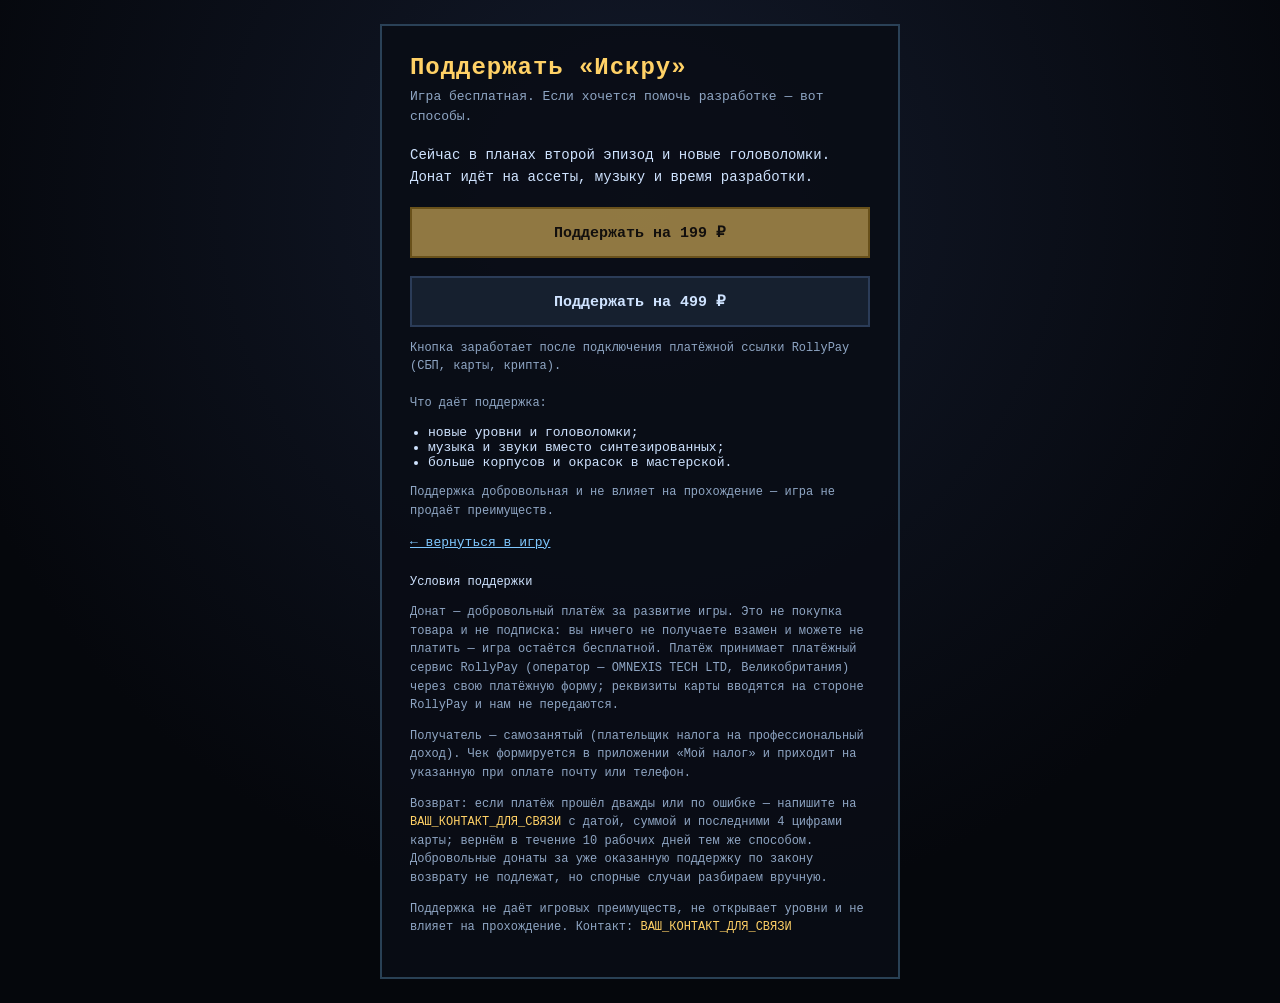
==== donate.html @ 02faa396 "Игра «Искра»: обновление donate.html" ====
﻿<!doctype html>
<html lang="ru">
<head>
<meta charset="utf-8" />
<meta name="viewport" content="width=device-width, initial-scale=1" />
<title>Поддержать «Искру»</title>
<style>
  :root { color-scheme: dark; }
  * { box-sizing: border-box; }
  body {
    margin: 0; min-height: 100vh; display: flex; align-items: center; justify-content: center;
    padding: 24px; background: radial-gradient(circle at 50% 20%, #131a2b, #05070c 70%);
    color: #e8eef7; font-family: Consolas, "Courier New", monospace;
  }
  .card {
    width: 100%; max-width: 520px; background: rgba(9, 13, 22, 0.9);
    border: 2px solid rgba(127, 200, 255, 0.28); padding: 28px;
  }
  h1 { margin: 0 0 6px; font-size: 24px; letter-spacing: 0.04em; color: #ffd166; }
  .sub { margin: 0 0 18px; font-size: 13px; color: #8fa6c4; }
  p { font-size: 14px; line-height: 1.55; color: #cfe3ff; }
  .btn {
    display: block; width: 100%; margin: 18px 0 10px; padding: 14px;
    text-align: center; text-decoration: none; font-weight: 700; font-size: 15px;
    color: #1a1206; background: #ffd166; border: 2px solid #b98a1f;
  }
  .btn.secondary { color: #cfe3ff; background: #16202f; border-color: #2b3c58; }
  .btn.disabled { opacity: 0.55; pointer-events: none; }
  .note { font-size: 12px; color: #8fa6c4; }
  a.back { color: #7fc8ff; font-size: 13px; }
  ul { padding-left: 18px; font-size: 13px; color: #cfe3ff; }
  code { color: #ffd166; }
</style>
</head>
<body>
<div class="card">
  <h1>Поддержать «Искру»</h1>
  <p class="sub">Игра бесплатная. Если хочется помочь разработке — вот способы.</p>

  <p>Сейчас в планах второй эпизод и новые головоломки. Донат идёт на ассеты, музыку и время разработки.</p>

  <!-- Ссылка на оплату подставляется здесь. Сгенерируйте в RollyPay ссылку с нужной суммой
       и замените значение href и текст суммы. -->
  <a class="btn disabled" id="pay-btn" href="#" data-amount="199">Поддержать на 199 ₽</a>
  <a class="btn secondary" id="pay-btn-2" href="#" data-amount="499">Поддержать на 499 ₽</a>

  <p class="note" id="pay-note">
    Кнопка заработает после подключения платёжной ссылки RollyPay (СБП, карты, крипта).
  </p>

  <p class="note" style="margin-top:18px">Что даёт поддержка:</p>
  <ul>
    <li>новые уровни и головоломки;</li>
    <li>музыка и звуки вместо синтезированных;</li>
    <li>больше корпусов и окрасок в мастерской.</li>
  </ul>

  <p class="note">Поддержка добровольная и не влияет на прохождение — игра не продаёт преимуществ.</p>

  <a class="back" href="./">← вернуться в игру</a>

  <div class="legal" id="legal">
    <p class="note" style="margin-top:22px;color:#cfe3ff">Условия поддержки</p>
    <p class="note">
      Донат — добровольный платёж за развитие игры. Это не покупка товара и не подписка:
      вы ничего не получаете взамен и можете не платить — игра остаётся бесплатной.
      Платёж принимает платёжный сервис RollyPay (оператор — OMNEXIS TECH LTD, Великобритания)
      через свою платёжную форму; реквизиты карты вводятся на стороне RollyPay и нам не передаются.
    </p>
    <p class="note">
      Получатель — самозанятый (плательщик налога на профессиональный доход). Чек формируется
      в приложении «Мой налог» и приходит на указанную при оплате почту или телефон.
    </p>
    <p class="note">
      Возврат: если платёж прошёл дважды или по ошибке — напишите на
      <span style="color:#ffd166">ВАШ_КОНТАКТ_ДЛЯ_СВЯЗИ</span> с датой, суммой и последними
      4 цифрами карты; вернём в течение 10 рабочих дней тем же способом.
      Добровольные донаты за уже оказанную поддержку по закону возврату не подлежат, но спорные
      случаи разбираем вручную.
    </p>
    <p class="note">
      Поддержка не даёт игровых преимуществ, не открывает уровни и не влияет на прохождение.
      Контакт: <span style="color:#ffd166">ВАШ_КОНТАКТ_ДЛЯ_СВЯЗИ</span>
    </p>
  </div>
</div>

<script>
(function () {
  // Подставьте сюда ссылки из RollyPay (каждая ссылка — под конкретную сумму, срок жизни ограничен).
  var LINKS = {
    199: '', // например: 'https://pay.rollypay.io/pay/XXXXXXXX'
    499: ''
  };
  Object.keys(LINKS).forEach(function (amount) {
    var url = LINKS[amount];
    if (!url) return;
    var btn = document.querySelector('[data-amount="' + amount + '"]');
    if (!btn) return;
    btn.href = url;
    btn.classList.remove('disabled');
  });
  var note = document.getElementById('pay-note');
  var any = Object.keys(LINKS).some(function (k) { return !!LINKS[k]; });
  if (any && note) note.textContent = 'Оплата проходит на стороне RollyPay: СБП, карты РФ, крипта. Чек приходит по НПД.';
})();
</script>
</body>
</html>
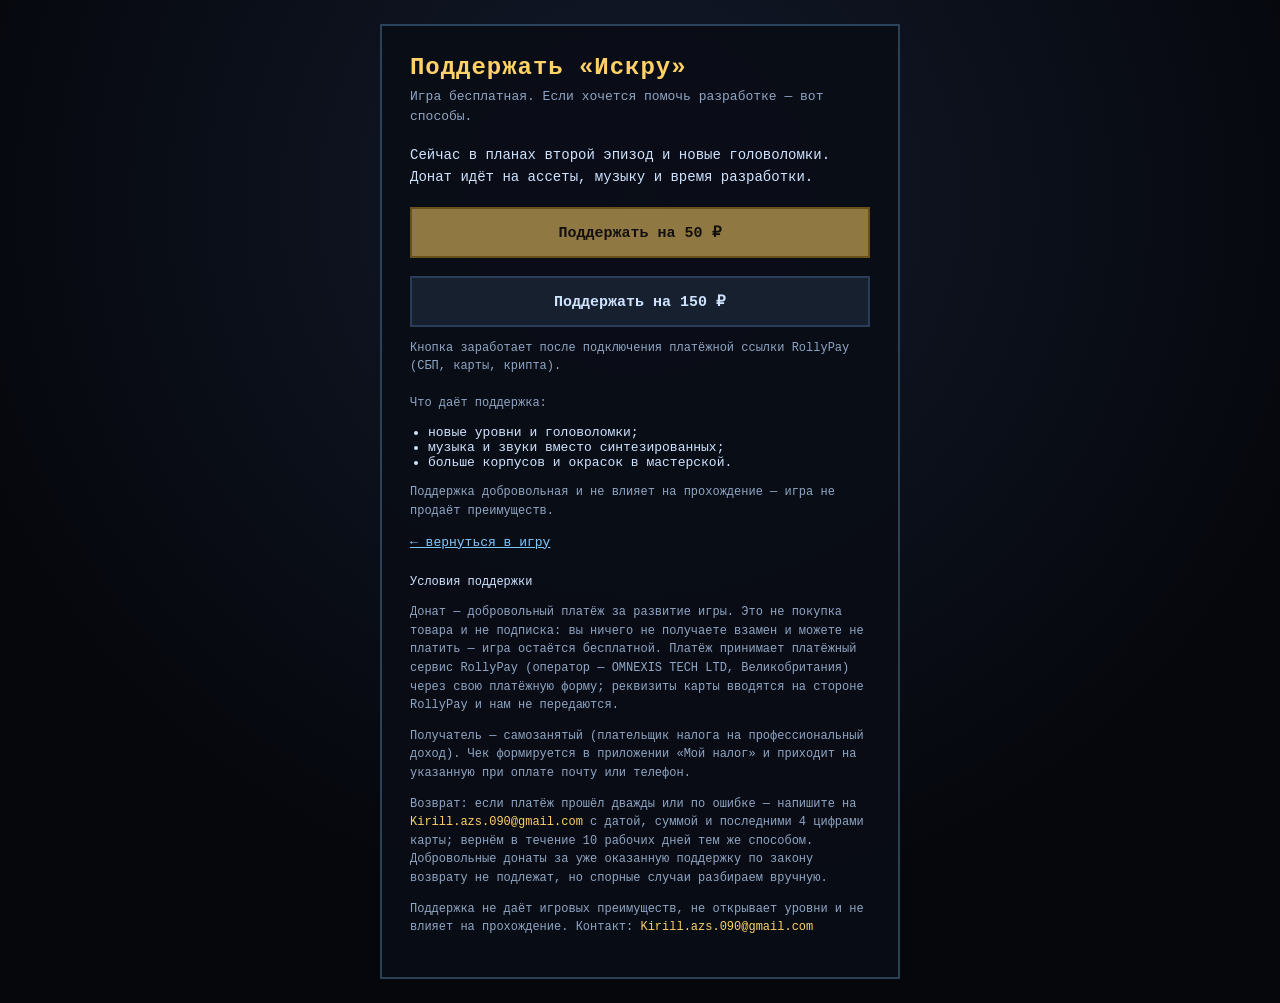
==== commit 2c7fd114: "Игра «Искра»: обновление donate.html" ====
--- a/donate.html
+++ b/donate.html
@@ -41,8 +41,8 @@
 
   <!-- Ссылка на оплату подставляется здесь. Сгенерируйте в RollyPay ссылку с нужной суммой
        и замените значение href и текст суммы. -->
-  <a class="btn disabled" id="pay-btn" href="#" data-amount="199">Поддержать на 199 ₽</a>
-  <a class="btn secondary" id="pay-btn-2" href="#" data-amount="499">Поддержать на 499 ₽</a>
+  <a class="btn disabled" id="pay-btn" href="#" data-amount="50">Поддержать на 50 ₽</a>
+  <a class="btn secondary" id="pay-btn-2" href="#" data-amount="150">Поддержать на 150 ₽</a>
 
   <p class="note" id="pay-note">
     Кнопка заработает после подключения платёжной ссылки RollyPay (СБП, карты, крипта).
@@ -73,14 +73,14 @@
     </p>
     <p class="note">
       Возврат: если платёж прошёл дважды или по ошибке — напишите на
-      <span style="color:#ffd166">ВАШ_КОНТАКТ_ДЛЯ_СВЯЗИ</span> с датой, суммой и последними
+      <span style="color:#ffd166">Kirill.azs.090@gmail.com</span> с датой, суммой и последними
       4 цифрами карты; вернём в течение 10 рабочих дней тем же способом.
       Добровольные донаты за уже оказанную поддержку по закону возврату не подлежат, но спорные
       случаи разбираем вручную.
     </p>
     <p class="note">
       Поддержка не даёт игровых преимуществ, не открывает уровни и не влияет на прохождение.
-      Контакт: <span style="color:#ffd166">ВАШ_КОНТАКТ_ДЛЯ_СВЯЗИ</span>
+      Контакт: <span style="color:#ffd166">Kirill.azs.090@gmail.com</span>
     </p>
   </div>
 </div>
@@ -89,8 +89,8 @@
 (function () {
   // Подставьте сюда ссылки из RollyPay (каждая ссылка — под конкретную сумму, срок жизни ограничен).
   var LINKS = {
-    199: '', // например: 'https://pay.rollypay.io/pay/XXXXXXXX'
-    499: ''
+    50: '', // 'https://pay.rollypay.io/pay/XXXXXXXX'
+    150: ''
   };
   Object.keys(LINKS).forEach(function (amount) {
     var url = LINKS[amount];
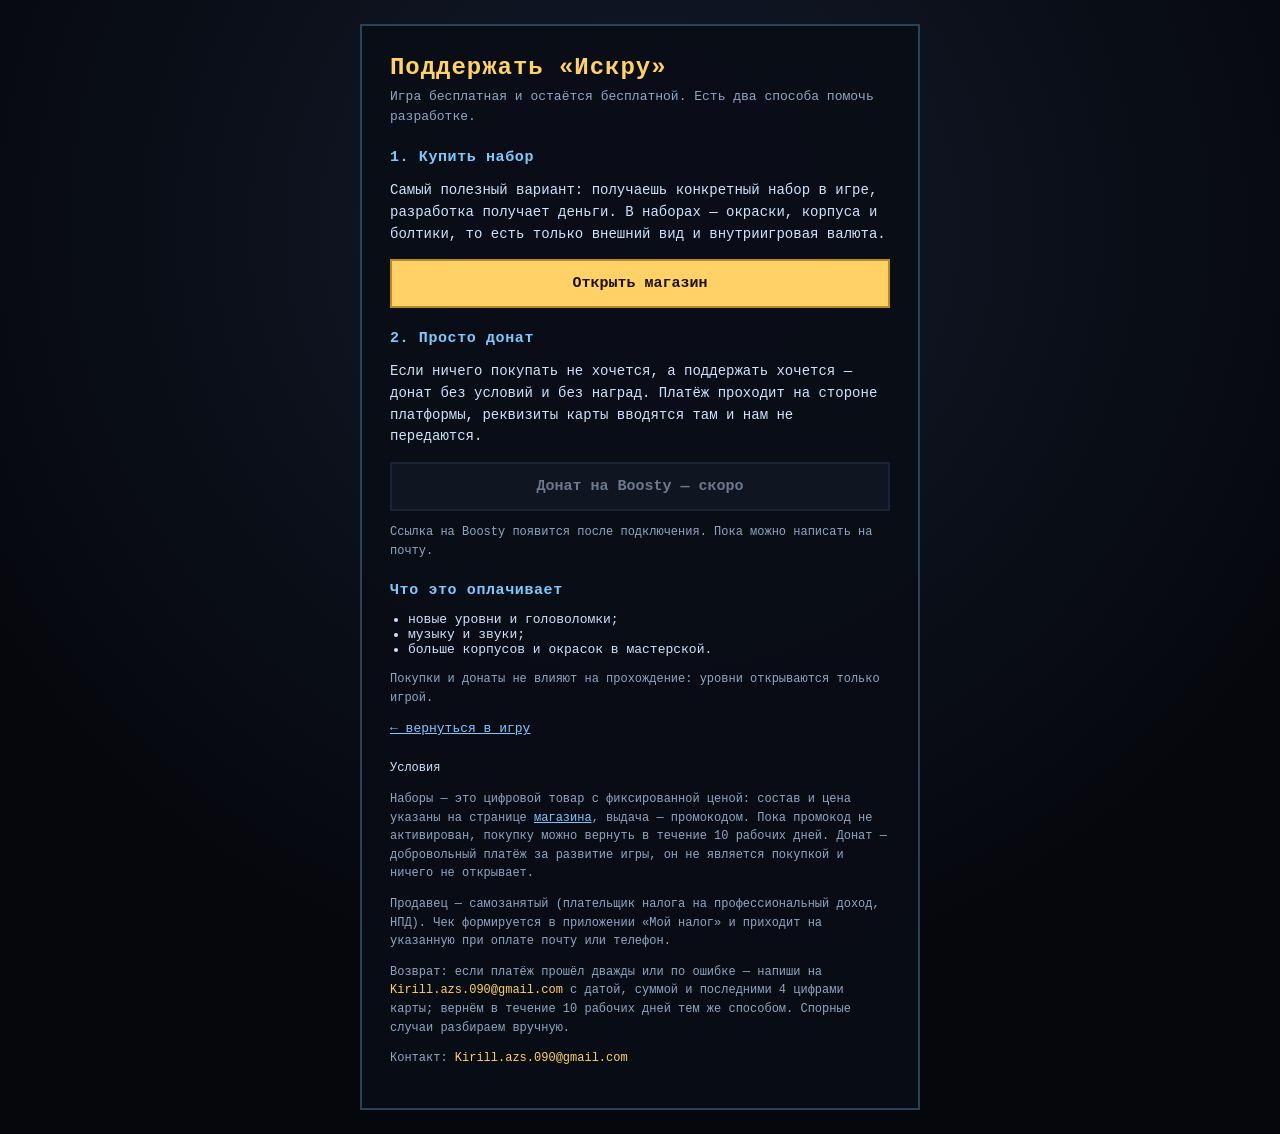
==== commit cff3c4bf: "Игра «Искра»: обновление donate.html" ====
--- a/donate.html
+++ b/donate.html
@@ -1,4 +1,4 @@
-﻿<!doctype html>
+<!doctype html>
 <html lang="ru">
 <head>
 <meta charset="utf-8" />
@@ -13,19 +13,20 @@
     color: #e8eef7; font-family: Consolas, "Courier New", monospace;
   }
   .card {
-    width: 100%; max-width: 520px; background: rgba(9, 13, 22, 0.9);
+    width: 100%; max-width: 560px; background: rgba(9, 13, 22, 0.9);
     border: 2px solid rgba(127, 200, 255, 0.28); padding: 28px;
   }
   h1 { margin: 0 0 6px; font-size: 24px; letter-spacing: 0.04em; color: #ffd166; }
+  h2 { margin: 22px 0 8px; font-size: 15px; letter-spacing: 0.04em; color: #7fc8ff; }
   .sub { margin: 0 0 18px; font-size: 13px; color: #8fa6c4; }
   p { font-size: 14px; line-height: 1.55; color: #cfe3ff; }
   .btn {
-    display: block; width: 100%; margin: 18px 0 10px; padding: 14px;
+    display: block; width: 100%; margin: 14px 0 8px; padding: 14px;
     text-align: center; text-decoration: none; font-weight: 700; font-size: 15px;
     color: #1a1206; background: #ffd166; border: 2px solid #b98a1f;
   }
   .btn.secondary { color: #cfe3ff; background: #16202f; border-color: #2b3c58; }
-  .btn.disabled { opacity: 0.55; pointer-events: none; }
+  .btn.disabled { opacity: 0.5; pointer-events: none; }
   .note { font-size: 12px; color: #8fa6c4; }
   a.back { color: #7fc8ff; font-size: 13px; }
   ul { padding-left: 18px; font-size: 13px; color: #cfe3ff; }
@@ -35,51 +36,48 @@
 <body>
 <div class="card">
   <h1>Поддержать «Искру»</h1>
-  <p class="sub">Игра бесплатная. Если хочется помочь разработке — вот способы.</p>
+  <p class="sub">Игра бесплатная и остаётся бесплатной. Есть два способа помочь разработке.</p>
 
-  <p>Сейчас в планах второй эпизод и новые головоломки. Донат идёт на ассеты, музыку и время разработки.</p>
+  <h2>1. Купить набор</h2>
+  <p>Самый полезный вариант: получаешь конкретный набор в игре, разработка получает деньги.
+     В наборах — окраски, корпуса и болтики, то есть только внешний вид и внутриигровая валюта.</p>
+  <a class="btn" href="shop.html">Открыть магазин</a>
 
-  <!-- Ссылка на оплату подставляется здесь. Сгенерируйте в RollyPay ссылку с нужной суммой
-       и замените значение href и текст суммы. -->
-  <a class="btn disabled" id="pay-btn" href="#" data-amount="50">Поддержать на 50 ₽</a>
-  <a class="btn secondary" id="pay-btn-2" href="#" data-amount="150">Поддержать на 150 ₽</a>
+  <h2>2. Просто донат</h2>
+  <p>Если ничего покупать не хочется, а поддержать хочется — донат без условий и без наград.
+     Платёж проходит на стороне платформы, реквизиты карты вводятся там и нам не передаются.</p>
+  <a class="btn secondary disabled" id="boosty-btn" href="#">Донат на Boosty — скоро</a>
+  <p class="note" id="boosty-note">Ссылка на Boosty появится после подключения. Пока можно написать на почту.</p>
 
-  <p class="note" id="pay-note">
-    Кнопка заработает после подключения платёжной ссылки RollyPay (СБП, карты, крипта).
-  </p>
-
-  <p class="note" style="margin-top:18px">Что даёт поддержка:</p>
+  <h2>Что это оплачивает</h2>
   <ul>
     <li>новые уровни и головоломки;</li>
-    <li>музыка и звуки вместо синтезированных;</li>
+    <li>музыку и звуки;</li>
     <li>больше корпусов и окрасок в мастерской.</li>
   </ul>
 
-  <p class="note">Поддержка добровольная и не влияет на прохождение — игра не продаёт преимуществ.</p>
+  <p class="note">Покупки и донаты не влияют на прохождение: уровни открываются только игрой.</p>
 
   <a class="back" href="./">← вернуться в игру</a>
 
   <div class="legal" id="legal">
-    <p class="note" style="margin-top:22px;color:#cfe3ff">Условия поддержки</p>
+    <p class="note" style="margin-top:22px;color:#cfe3ff">Условия</p>
     <p class="note">
-      Донат — добровольный платёж за развитие игры. Это не покупка товара и не подписка:
-      вы ничего не получаете взамен и можете не платить — игра остаётся бесплатной.
-      Платёж принимает платёжный сервис RollyPay (оператор — OMNEXIS TECH LTD, Великобритания)
-      через свою платёжную форму; реквизиты карты вводятся на стороне RollyPay и нам не передаются.
+      Наборы — это цифровой товар с фиксированной ценой: состав и цена указаны на странице
+      <a href="shop.html" style="color:#7fc8ff">магазина</a>, выдача — промокодом. Пока промокод
+      не активирован, покупку можно вернуть в течение 10 рабочих дней.
+      Донат — добровольный платёж за развитие игры, он не является покупкой и ничего не открывает.
     </p>
     <p class="note">
-      Получатель — самозанятый (плательщик налога на профессиональный доход). Чек формируется
+      Продавец — самозанятый (плательщик налога на профессиональный доход, НПД). Чек формируется
       в приложении «Мой налог» и приходит на указанную при оплате почту или телефон.
     </p>
     <p class="note">
-      Возврат: если платёж прошёл дважды или по ошибке — напишите на
+      Возврат: если платёж прошёл дважды или по ошибке — напиши на
       <span style="color:#ffd166">Kirill.azs.090@gmail.com</span> с датой, суммой и последними
-      4 цифрами карты; вернём в течение 10 рабочих дней тем же способом.
-      Добровольные донаты за уже оказанную поддержку по закону возврату не подлежат, но спорные
-      случаи разбираем вручную.
+      4 цифрами карты; вернём в течение 10 рабочих дней тем же способом. Спорные случаи разбираем вручную.
     </p>
     <p class="note">
-      Поддержка не даёт игровых преимуществ, не открывает уровни и не влияет на прохождение.
       Контакт: <span style="color:#ffd166">Kirill.azs.090@gmail.com</span>
     </p>
   </div>
@@ -87,22 +85,16 @@
 
 <script>
 (function () {
-  // Подставьте сюда ссылки из RollyPay (каждая ссылка — под конкретную сумму, срок жизни ограничен).
-  var LINKS = {
-    50: '', // 'https://pay.rollypay.io/pay/XXXXXXXX'
-    150: ''
-  };
-  Object.keys(LINKS).forEach(function (amount) {
-    var url = LINKS[amount];
-    if (!url) return;
-    var btn = document.querySelector('[data-amount="' + amount + '"]');
-    if (!btn) return;
-    btn.href = url;
+  // Вставь сюда ссылку на свой профиль Boosty (boosty.to/...) — кнопка включится сама.
+  var BOOSTY_URL = '';
+  if (BOOSTY_URL) {
+    var btn = document.getElementById('boosty-btn');
+    btn.href = BOOSTY_URL;
     btn.classList.remove('disabled');
-  });
-  var note = document.getElementById('pay-note');
-  var any = Object.keys(LINKS).some(function (k) { return !!LINKS[k]; });
-  if (any && note) note.textContent = 'Оплата проходит на стороне RollyPay: СБП, карты РФ, крипта. Чек приходит по НПД.';
+    btn.textContent = 'Донат на Boosty';
+    document.getElementById('boosty-note').textContent =
+      'Платёж проходит на стороне Boosty. Чек по НПД формируется отдельно.';
+  }
 })();
 </script>
 </body>
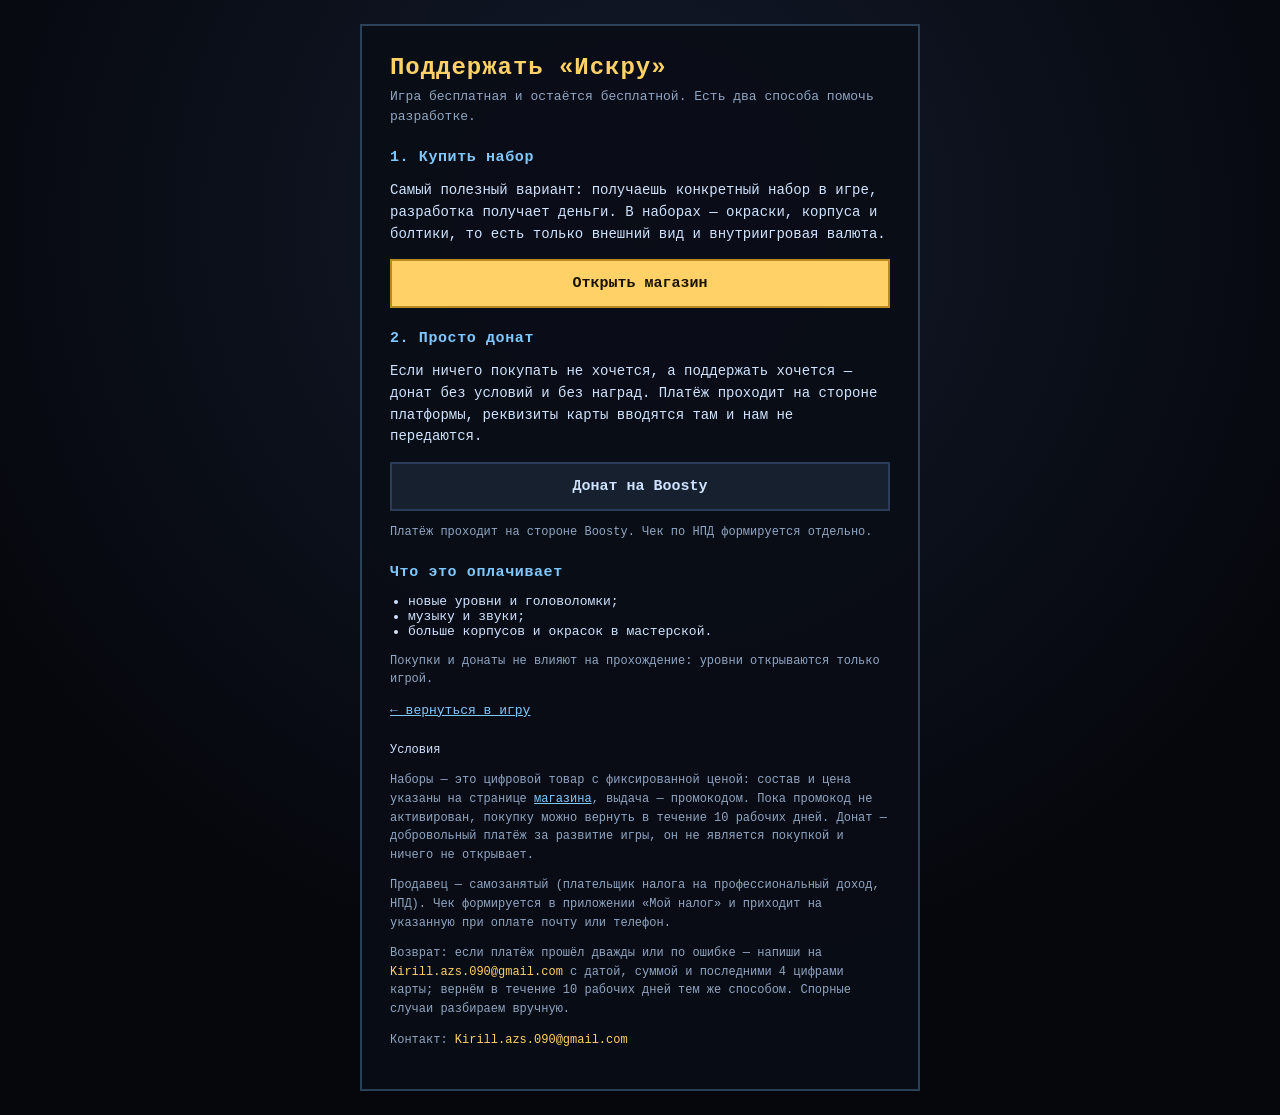
==== commit 92ec88f1: "Игра «Искра»: обновление donate.html" ====
--- a/donate.html
+++ b/donate.html
@@ -86,7 +86,7 @@
 <script>
 (function () {
   // Вставь сюда ссылку на свой профиль Boosty (boosty.to/...) — кнопка включится сама.
-  var BOOSTY_URL = '';
+  var BOOSTY_URL = 'https://boosty.to/gunter152';
   if (BOOSTY_URL) {
     var btn = document.getElementById('boosty-btn');
     btn.href = BOOSTY_URL;
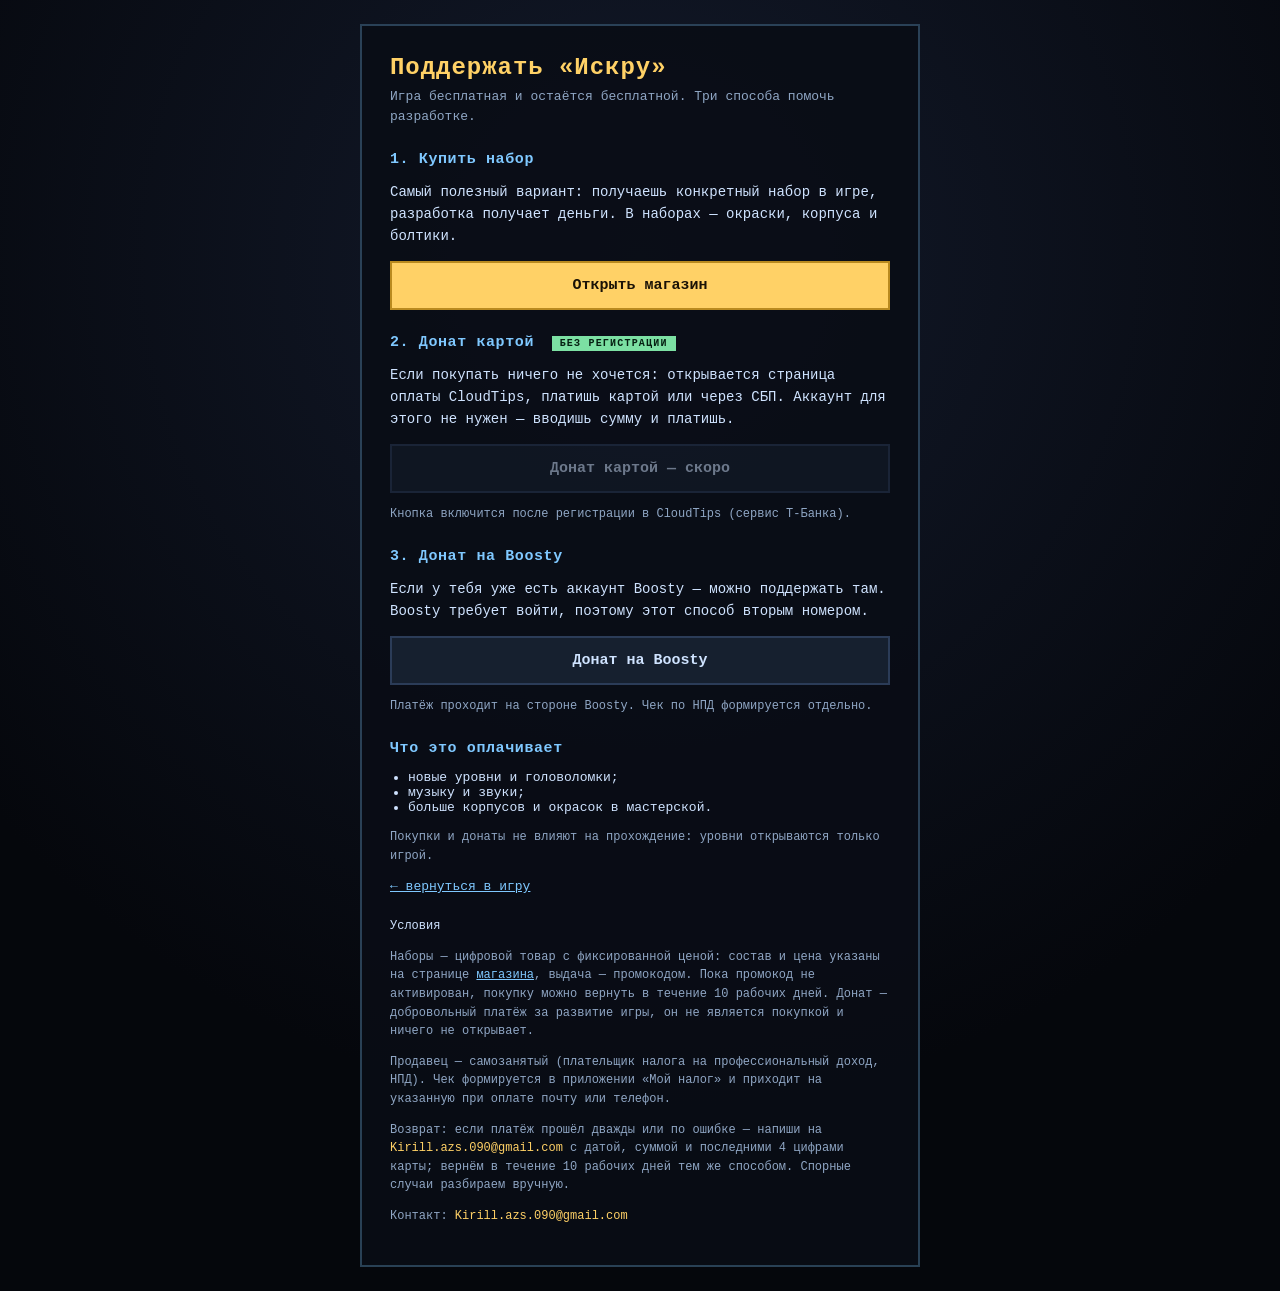
==== commit 8e216b2c: "Игра «Искра»: обновление donate.html" ====
--- a/donate.html
+++ b/donate.html
@@ -17,7 +17,7 @@
     border: 2px solid rgba(127, 200, 255, 0.28); padding: 28px;
   }
   h1 { margin: 0 0 6px; font-size: 24px; letter-spacing: 0.04em; color: #ffd166; }
-  h2 { margin: 22px 0 8px; font-size: 15px; letter-spacing: 0.04em; color: #7fc8ff; }
+  h2 { margin: 24px 0 8px; font-size: 15px; letter-spacing: 0.04em; color: #7fc8ff; }
   .sub { margin: 0 0 18px; font-size: 13px; color: #8fa6c4; }
   p { font-size: 14px; line-height: 1.55; color: #cfe3ff; }
   .btn {
@@ -28,6 +28,10 @@
   .btn.secondary { color: #cfe3ff; background: #16202f; border-color: #2b3c58; }
   .btn.disabled { opacity: 0.5; pointer-events: none; }
   .note { font-size: 12px; color: #8fa6c4; }
+  .tag {
+    display: inline-block; margin-left: 8px; padding: 2px 8px; font-size: 10px;
+    letter-spacing: 0.12em; text-transform: uppercase; color: #062012; background: #7ce0a3;
+  }
   a.back { color: #7fc8ff; font-size: 13px; }
   ul { padding-left: 18px; font-size: 13px; color: #cfe3ff; }
   code { color: #ffd166; }
@@ -36,18 +40,24 @@
 <body>
 <div class="card">
   <h1>Поддержать «Искру»</h1>
-  <p class="sub">Игра бесплатная и остаётся бесплатной. Есть два способа помочь разработке.</p>
+  <p class="sub">Игра бесплатная и остаётся бесплатной. Три способа помочь разработке.</p>
 
   <h2>1. Купить набор</h2>
   <p>Самый полезный вариант: получаешь конкретный набор в игре, разработка получает деньги.
-     В наборах — окраски, корпуса и болтики, то есть только внешний вид и внутриигровая валюта.</p>
+     В наборах — окраски, корпуса и болтики.</p>
   <a class="btn" href="shop.html">Открыть магазин</a>
 
-  <h2>2. Просто донат</h2>
-  <p>Если ничего покупать не хочется, а поддержать хочется — донат без условий и без наград.
-     Платёж проходит на стороне платформы, реквизиты карты вводятся там и нам не передаются.</p>
-  <a class="btn secondary disabled" id="boosty-btn" href="#">Донат на Boosty — скоро</a>
-  <p class="note" id="boosty-note">Ссылка на Boosty появится после подключения. Пока можно написать на почту.</p>
+  <h2>2. Донат картой <span class="tag">без регистрации</span></h2>
+  <p>Если покупать ничего не хочется: открывается страница оплаты CloudTips, платишь картой
+     или через СБП. Аккаунт для этого не нужен — вводишь сумму и платишь.</p>
+  <a class="btn secondary disabled" id="cloudtips-btn" href="#">Донат картой — скоро</a>
+  <p class="note" id="cloudtips-note">Кнопка включится после регистрации в CloudTips (сервис Т-Банка).</p>
+
+  <h2>3. Донат на Boosty</h2>
+  <p>Если у тебя уже есть аккаунт Boosty — можно поддержать там. Boosty требует войти,
+     поэтому этот способ вторым номером.</p>
+  <a class="btn secondary" id="boosty-btn" href="https://boosty.to/gunter152/donate">Донат на Boosty</a>
+  <p class="note" id="boosty-note">Платёж проходит на стороне Boosty. Чек по НПД формируется отдельно.</p>
 
   <h2>Что это оплачивает</h2>
   <ul>
@@ -63,7 +73,7 @@
   <div class="legal" id="legal">
     <p class="note" style="margin-top:22px;color:#cfe3ff">Условия</p>
     <p class="note">
-      Наборы — это цифровой товар с фиксированной ценой: состав и цена указаны на странице
+      Наборы — цифровой товар с фиксированной ценой: состав и цена указаны на странице
       <a href="shop.html" style="color:#7fc8ff">магазина</a>, выдача — промокодом. Пока промокод
       не активирован, покупку можно вернуть в течение 10 рабочих дней.
       Донат — добровольный платёж за развитие игры, он не является покупкой и ничего не открывает.
@@ -85,15 +95,17 @@
 
 <script>
 (function () {
-  // Вставь сюда ссылку на свой профиль Boosty (boosty.to/...) — кнопка включится сама.
-  var BOOSTY_URL = 'https://boosty.to/gunter152';
-  if (BOOSTY_URL) {
-    var btn = document.getElementById('boosty-btn');
-    btn.href = BOOSTY_URL;
+  // Ссылка из личного кабинета CloudTips (lk.cloudtips.ru) — вида https://cloudtips.ru/@имя
+  // или персональная ссылка на оплату. Пока пусто — кнопка выключена.
+  var CLOUDTIPS_URL = '';
+
+  if (CLOUDTIPS_URL) {
+    var btn = document.getElementById('cloudtips-btn');
+    btn.href = CLOUDTIPS_URL;
     btn.classList.remove('disabled');
-    btn.textContent = 'Донат на Boosty';
-    document.getElementById('boosty-note').textContent =
-      'Платёж проходит на стороне Boosty. Чек по НПД формируется отдельно.';
+    btn.textContent = 'Донат картой';
+    document.getElementById('cloudtips-note').textContent =
+      'Оплата проходит на стороне CloudTips. Регистрация не нужна, чек по НПД придёт отдельно.';
   }
 })();
 </script>
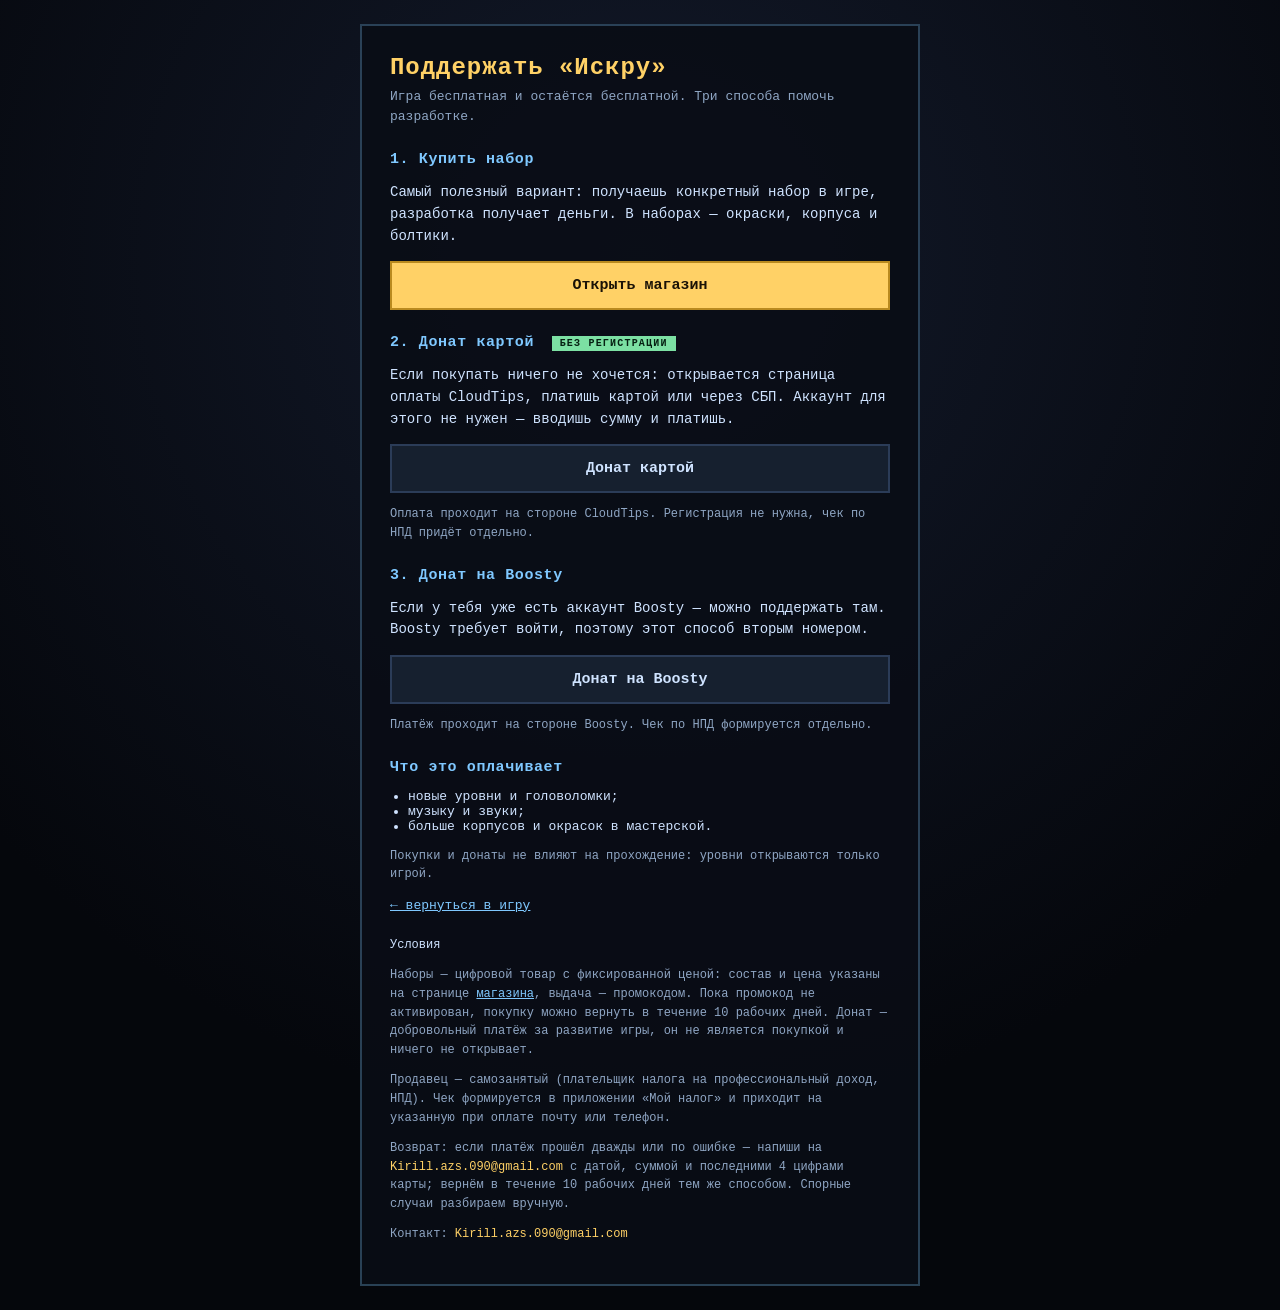
==== commit 0f60b8f2: "Игра «Искра»: обновление donate.html" ====
--- a/donate.html
+++ b/donate.html
@@ -97,7 +97,7 @@
 (function () {
   // Ссылка из личного кабинета CloudTips (lk.cloudtips.ru) — вида https://cloudtips.ru/@имя
   // или персональная ссылка на оплату. Пока пусто — кнопка выключена.
-  var CLOUDTIPS_URL = '';
+  var CLOUDTIPS_URL = 'https://pay.cloudtips.ru/p/bedadf03';
 
   if (CLOUDTIPS_URL) {
     var btn = document.getElementById('cloudtips-btn');
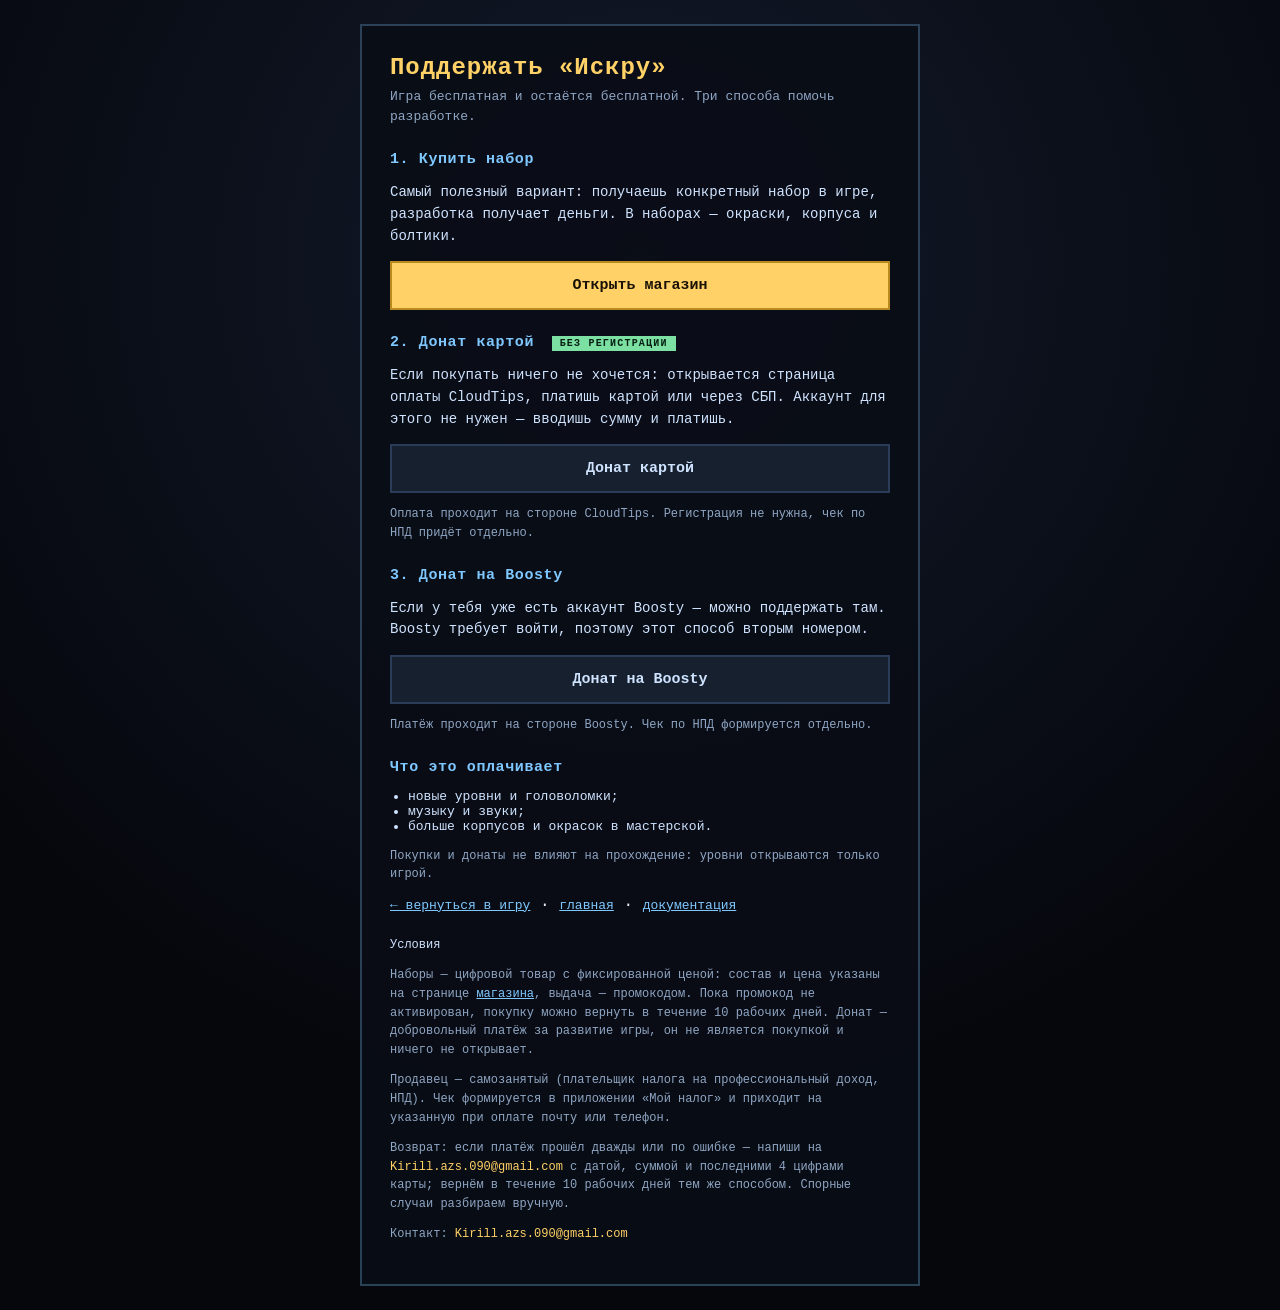
==== commit 36c88b05: "Игра «Искра»: обновление donate.html" ====
--- a/donate.html
+++ b/donate.html
@@ -68,7 +68,9 @@
 
   <p class="note">Покупки и донаты не влияют на прохождение: уровни открываются только игрой.</p>
 
-  <a class="back" href="./">← вернуться в игру</a>
+  <a class="back" href="game.html">← вернуться в игру</a> ·
+  <a class="back" href="index.html">главная</a> ·
+  <a class="back" href="docs.html">документация</a>
 
   <div class="legal" id="legal">
     <p class="note" style="margin-top:22px;color:#cfe3ff">Условия</p>
